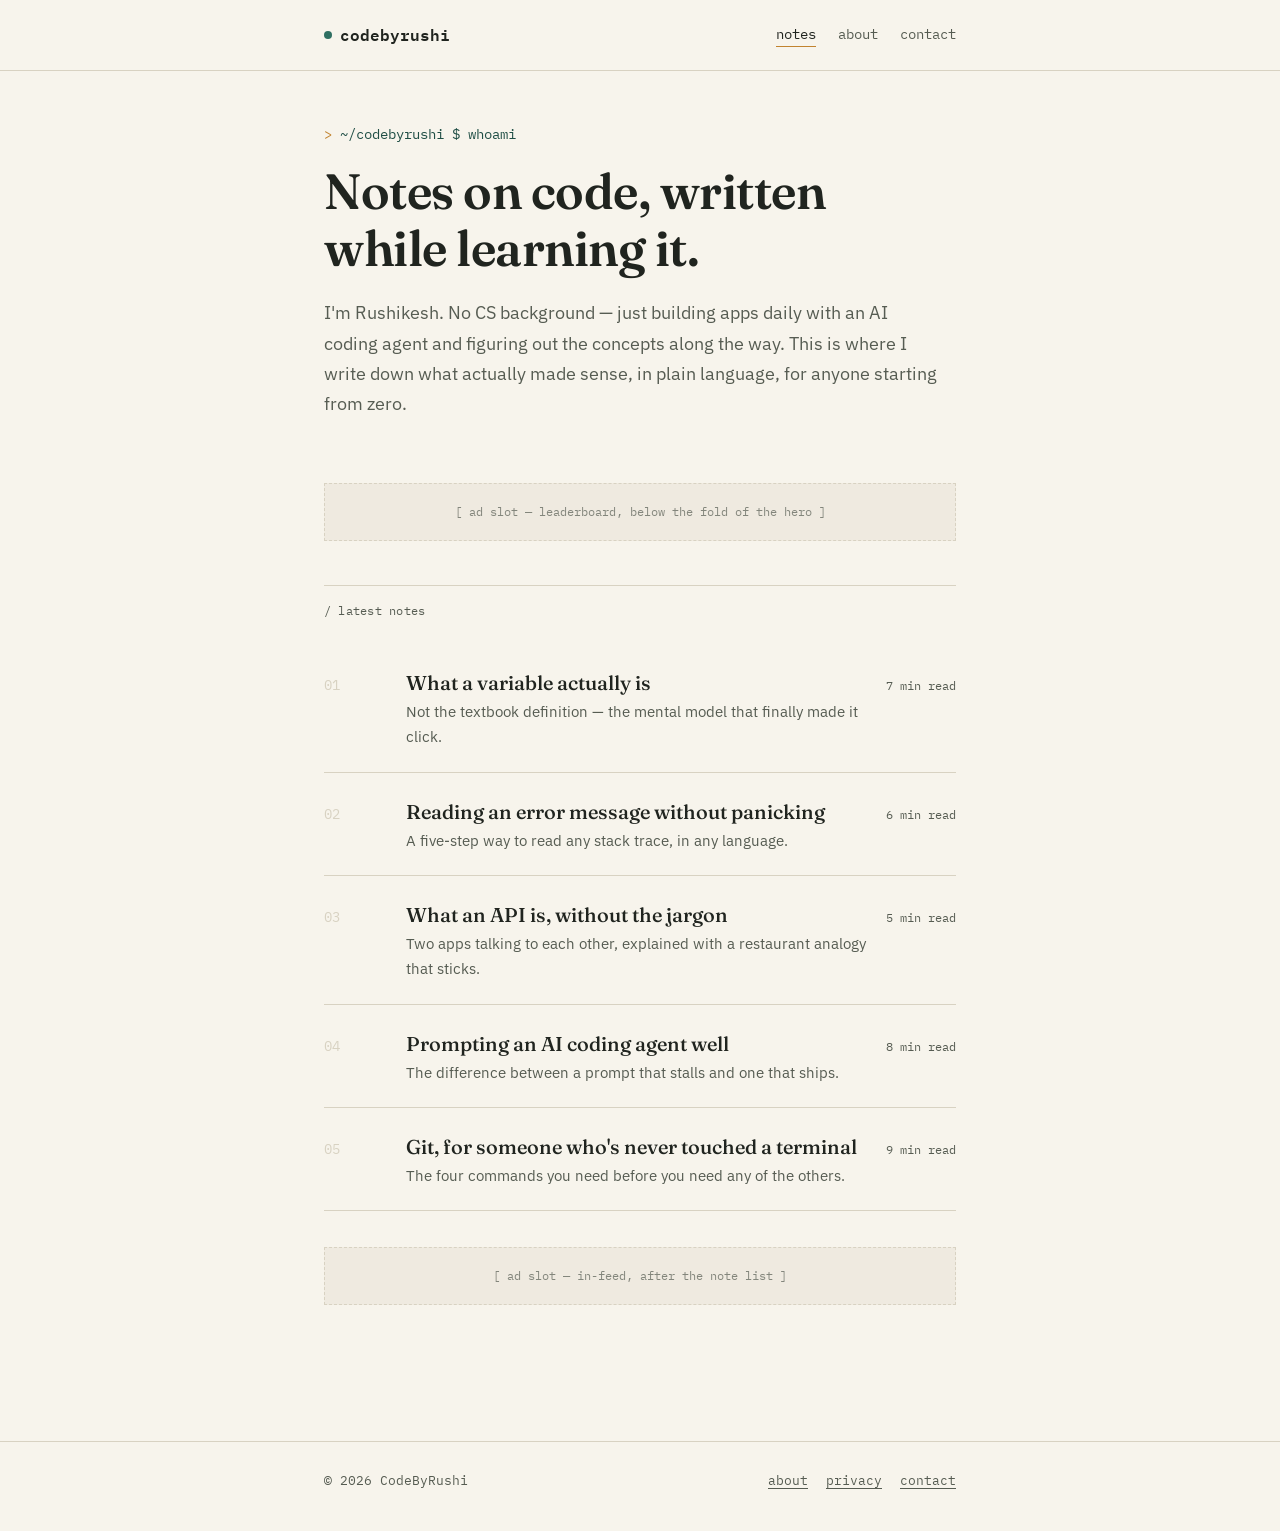
==== index.html @ 1e236cf2 "Add files via upload" ====
<!DOCTYPE html>
<html lang="en">
<head>
<meta charset="UTF-8">
<meta name="viewport" content="width=device-width, initial-scale=1.0">
<title>CodeByRushi — plain-language notes on code and AI</title>
<meta name="description" content="Beginner-friendly notes on coding, AI, and building things, written by Rushikesh — the same material behind the CodeByRushi YouTube channel.">
<link rel="stylesheet" href="styles.css">
</head>
<body>

<header class="site-header">
  <div class="wrap">
    <a href="index.html" class="brand"><span class="dot"></span>codebyrushi</a>
    <button class="nav-toggle" aria-expanded="false">menu</button>
    <nav class="primary-nav">
      <a href="index.html" class="is-active">notes</a>
      <a href="about.html">about</a>
      <a href="contact.html">contact</a>
    </nav>
  </div>
</header>

<main>
  <div class="wrap">

    <section class="hero">
      <p class="prompt-line"><span class="sym">&gt;</span>~/codebyrushi $ whoami</p>
      <h1>Notes on code, written<br>while learning it.</h1>
      <p class="lede">I'm Rushikesh. No CS background — just building apps daily with an AI coding agent and figuring out the concepts along the way. This is where I write down what actually made sense, in plain language, for anyone starting from zero.</p>
    </section>

    <div class="ad-slot" aria-hidden="true">
      <span>[ ad slot — leaderboard, below the fold of the hero ]</span>
    </div>

    <section class="log">
      <p class="log-heading">/ latest notes</p>

      <a href="article.html" class="entry">
        <span class="entry-num">01</span>
        <span class="entry-body">
          <span class="entry-title">What a variable actually is</span>
          <p class="entry-desc">Not the textbook definition — the mental model that finally made it click.</p>
        </span>
        <span class="entry-meta">7 min read</span>
      </a>

      <a href="#" class="entry">
        <span class="entry-num">02</span>
        <span class="entry-body">
          <span class="entry-title">Reading an error message without panicking</span>
          <p class="entry-desc">A five-step way to read any stack trace, in any language.</p>
        </span>
        <span class="entry-meta">6 min read</span>
      </a>

      <a href="#" class="entry">
        <span class="entry-num">03</span>
        <span class="entry-body">
          <span class="entry-title">What an API is, without the jargon</span>
          <p class="entry-desc">Two apps talking to each other, explained with a restaurant analogy that sticks.</p>
        </span>
        <span class="entry-meta">5 min read</span>
      </a>

      <a href="#" class="entry">
        <span class="entry-num">04</span>
        <span class="entry-body">
          <span class="entry-title">Prompting an AI coding agent well</span>
          <p class="entry-desc">The difference between a prompt that stalls and one that ships.</p>
        </span>
        <span class="entry-meta">8 min read</span>
      </a>

      <a href="#" class="entry">
        <span class="entry-num">05</span>
        <span class="entry-body">
          <span class="entry-title">Git, for someone who's never touched a terminal</span>
          <p class="entry-desc">The four commands you need before you need any of the others.</p>
        </span>
        <span class="entry-meta">9 min read</span>
      </a>

    </section>

    <div class="ad-slot" aria-hidden="true">
      <span>[ ad slot — in-feed, after the note list ]</span>
    </div>

  </div>
</main>

<footer class="site-footer">
  <div class="wrap">
    <span>&copy; 2026 CodeByRushi</span>
    <nav>
      <a href="about.html">about</a>
      <a href="privacy.html">privacy</a>
      <a href="contact.html">contact</a>
    </nav>
  </div>
</footer>

<script src="script.js"></script>
</body>
</html>
---- styles.css ----
/* =========================================================
   CodeByRushi — shared styles
   Design: a self-taught coder's public notebook.
   Paper background, terminal-line structure, warm ink.
   ========================================================= */

@import url('https://fonts.googleapis.com/css2?family=Fraunces:opsz,wght@9..144,400;9..144,500;9..144,600&family=IBM+Plex+Mono:wght@400;500;600&family=IBM+Plex+Sans:wght@400;500;600&display=swap');

:root{
  --paper:      #F7F4EC;
  --paper-dim:  #EFEAE0;
  --ink:        #20241F;
  --ink-soft:   #565C52;
  --line:       #D8D2C2;
  --teal:       #2F6F62;
  --teal-deep:  #1F4E45;
  --amber:      #C1832F;
  --max: 680px;
}

*{ box-sizing:border-box; }

html{ -webkit-text-size-adjust:100%; }

body{
  margin:0;
  background:var(--paper);
  color:var(--ink);
  font-family:'IBM Plex Sans', system-ui, sans-serif;
  font-size:17px;
  line-height:1.65;
  -webkit-font-smoothing:antialiased;
}

::selection{ background:var(--amber); color:#fff; }

a{ color:var(--teal-deep); text-decoration-thickness:1px; text-underline-offset:3px; }
a:hover{ color:var(--amber); }

img{ max-width:100%; display:block; }

h1,h2,h3{
  font-family:'Fraunces', serif;
  font-weight:500;
  line-height:1.15;
  margin:0 0 .4em;
  letter-spacing:-0.01em;
}
h1{ font-size:clamp(2.1rem, 5vw, 3.1rem); font-weight:600; }
h2{ font-size:1.5rem; }
h3{ font-size:1.15rem; }

p{ margin:0 0 1.1em; }

code, pre, .mono{
  font-family:'IBM Plex Mono', ui-monospace, monospace;
}

/* ---------- layout shell ---------- */

.wrap{
  max-width:var(--max);
  margin:0 auto;
  padding:0 24px;
}

.site-header{
  border-bottom:1px solid var(--line);
  padding:22px 0;
}
.site-header .wrap{
  display:flex;
  align-items:center;
  justify-content:space-between;
  gap:16px;
}
.brand{
  font-family:'IBM Plex Mono', monospace;
  font-weight:600;
  font-size:.98rem;
  color:var(--ink);
  text-decoration:none;
  display:flex;
  align-items:center;
  gap:8px;
}
.brand:hover{ color:var(--ink); }
.brand .dot{
  width:8px; height:8px; border-radius:50%;
  background:var(--teal);
  display:inline-block;
}
nav.primary-nav{
  display:flex;
  gap:22px;
  font-family:'IBM Plex Mono', monospace;
  font-size:.85rem;
}
nav.primary-nav a{
  color:var(--ink-soft);
  text-decoration:none;
  border-bottom:1px solid transparent;
}
nav.primary-nav a:hover, nav.primary-nav a.is-active{
  color:var(--ink);
  border-bottom-color:var(--amber);
}

.nav-toggle{
  display:none;
  background:none;
  border:1px solid var(--line);
  padding:6px 10px;
  font-family:'IBM Plex Mono', monospace;
  font-size:.8rem;
  color:var(--ink);
  cursor:pointer;
}

main{ padding:52px 0 40px; }

.site-footer{
  border-top:1px solid var(--line);
  margin-top:60px;
  padding:28px 0 40px;
  font-family:'IBM Plex Mono', monospace;
  font-size:.8rem;
  color:var(--ink-soft);
}
.site-footer .wrap{
  display:flex;
  flex-wrap:wrap;
  gap:10px 24px;
  align-items:center;
  justify-content:space-between;
}
.site-footer nav{ display:flex; gap:18px; }
.site-footer a{ color:var(--ink-soft); }
.site-footer a:hover{ color:var(--amber); }

/* ---------- hero (terminal-prompt) ---------- */

.hero{
  padding-bottom:8px;
}
.prompt-line{
  font-family:'IBM Plex Mono', monospace;
  font-size:.85rem;
  color:var(--teal-deep);
  margin-bottom:18px;
}
.prompt-line .sym{ color:var(--amber); margin-right:8px; }
.hero p.lede{
  font-size:1.15rem;
  color:var(--ink-soft);
  max-width:56ch;
}

/* ---------- directory-style post list ---------- */

.log{
  margin-top:44px;
  border-top:1px solid var(--line);
}
.log-heading{
  font-family:'IBM Plex Mono', monospace;
  font-size:.78rem;
  letter-spacing:.02em;
  color:var(--ink-soft);
  padding:14px 0 10px;
}
.entry{
  display:grid;
  grid-template-columns:64px 1fr auto;
  gap:18px;
  align-items:baseline;
  padding:22px 0;
  border-bottom:1px solid var(--line);
  text-decoration:none;
  color:var(--ink);
}
.entry:hover{ color:var(--ink); }
.entry:hover .entry-title{ color:var(--teal-deep); }
.entry:hover .entry-num{ color:var(--amber); }
.entry-num{
  font-family:'IBM Plex Mono', monospace;
  font-size:.85rem;
  color:var(--line);
  transition:color .15s ease;
  padding-top:.2em;
}
.entry-body{ min-width:0; }
.entry-title{
  font-family:'Fraunces', serif;
  font-size:1.25rem;
  font-weight:500;
  margin:0 0 .3em;
  transition:color .15s ease;
}
.entry-desc{
  color:var(--ink-soft);
  font-size:.96rem;
  margin:0;
}
.entry-meta{
  font-family:'IBM Plex Mono', monospace;
  font-size:.78rem;
  color:var(--ink-soft);
  text-align:right;
  white-space:nowrap;
  padding-top:.2em;
}

/* ---------- ad slots ----------
   Drop your AdSense <ins> unit code inside these containers.
   Each is labeled so you know exactly what it's for. */
.ad-slot{
  border:1px dashed var(--line);
  background:var(--paper-dim);
  color:var(--ink-soft);
  font-family:'IBM Plex Mono', monospace;
  font-size:.75rem;
  text-align:center;
  padding:18px 12px;
  margin:36px 0;
}
.ad-slot span{ opacity:.7; }

/* ---------- article page ---------- */

.article-head{
  border-bottom:1px solid var(--line);
  padding-bottom:28px;
  margin-bottom:32px;
}
.article-meta{
  font-family:'IBM Plex Mono', monospace;
  font-size:.8rem;
  color:var(--ink-soft);
  margin-bottom:12px;
}
.article-body h2{ margin-top:1.6em; }
.article-body h3{ margin-top:1.3em; }
.article-body pre{
  background:var(--ink);
  color:#EFEAE0;
  padding:18px 20px;
  overflow-x:auto;
  font-size:.88rem;
  line-height:1.6;
  margin:1.4em 0;
  position:relative;
}
.article-body pre .copy-btn{
  position:absolute;
  top:10px; right:12px;
  background:transparent;
  border:1px solid #4A5048;
  color:#D8D2C2;
  font-family:'IBM Plex Mono', monospace;
  font-size:.72rem;
  padding:4px 9px;
  cursor:pointer;
}
.article-body pre .copy-btn:hover{ border-color:var(--amber); color:var(--amber); }
.article-body code:not(pre code){
  background:var(--paper-dim);
  padding:.1em .35em;
  font-size:.9em;
}
.article-body ul, .article-body ol{ padding-left:1.3em; }
.article-body blockquote{
  margin:1.6em 0;
  padding:2px 0 2px 18px;
  border-left:2px solid var(--amber);
  color:var(--ink-soft);
  font-style:normal;
}
.tag-row{ display:flex; gap:8px; flex-wrap:wrap; margin-top:20px; }
.tag{
  font-family:'IBM Plex Mono', monospace;
  font-size:.72rem;
  color:var(--teal-deep);
  border:1px solid var(--line);
  padding:3px 9px;
}

/* ---------- simple page (about/privacy/contact) ---------- */

.page-head{ margin-bottom:32px; }
.page-head p.lede{ color:var(--ink-soft); font-size:1.08rem; }
.field-group{ margin-bottom:18px; }
.field-group label{
  display:block;
  font-family:'IBM Plex Mono', monospace;
  font-size:.78rem;
  color:var(--ink-soft);
  margin-bottom:6px;
}
.field-group input, .field-group textarea{
  width:100%;
  background:var(--paper-dim);
  border:1px solid var(--line);
  padding:11px 12px;
  font-family:'IBM Plex Sans', sans-serif;
  font-size:.95rem;
  color:var(--ink);
}
.field-group input:focus, .field-group textarea:focus{
  outline:2px solid var(--teal);
  outline-offset:1px;
}
.btn{
  display:inline-block;
  font-family:'IBM Plex Mono', monospace;
  font-size:.85rem;
  background:var(--ink);
  color:var(--paper);
  border:1px solid var(--ink);
  padding:11px 20px;
  cursor:pointer;
}
.btn:hover{ background:var(--teal-deep); border-color:var(--teal-deep); color:#fff; }

/* ---------- responsive ---------- */

@media (max-width:640px){
  nav.primary-nav{
    position:absolute;
    top:64px; left:0; right:0;
    background:var(--paper);
    border-bottom:1px solid var(--line);
    flex-direction:column;
    gap:0;
    padding:6px 24px 14px;
    display:none;
  }
  nav.primary-nav.is-open{ display:flex; }
  nav.primary-nav a{ padding:10px 0; border-bottom:1px solid var(--line); }
  .nav-toggle{ display:inline-block; }
  .entry{ grid-template-columns:32px 1fr; }
  .entry-meta{ grid-column:2; text-align:left; margin-top:4px; }
}

@media (prefers-reduced-motion:reduce){
  *{ transition:none !important; animation:none !important; }
}
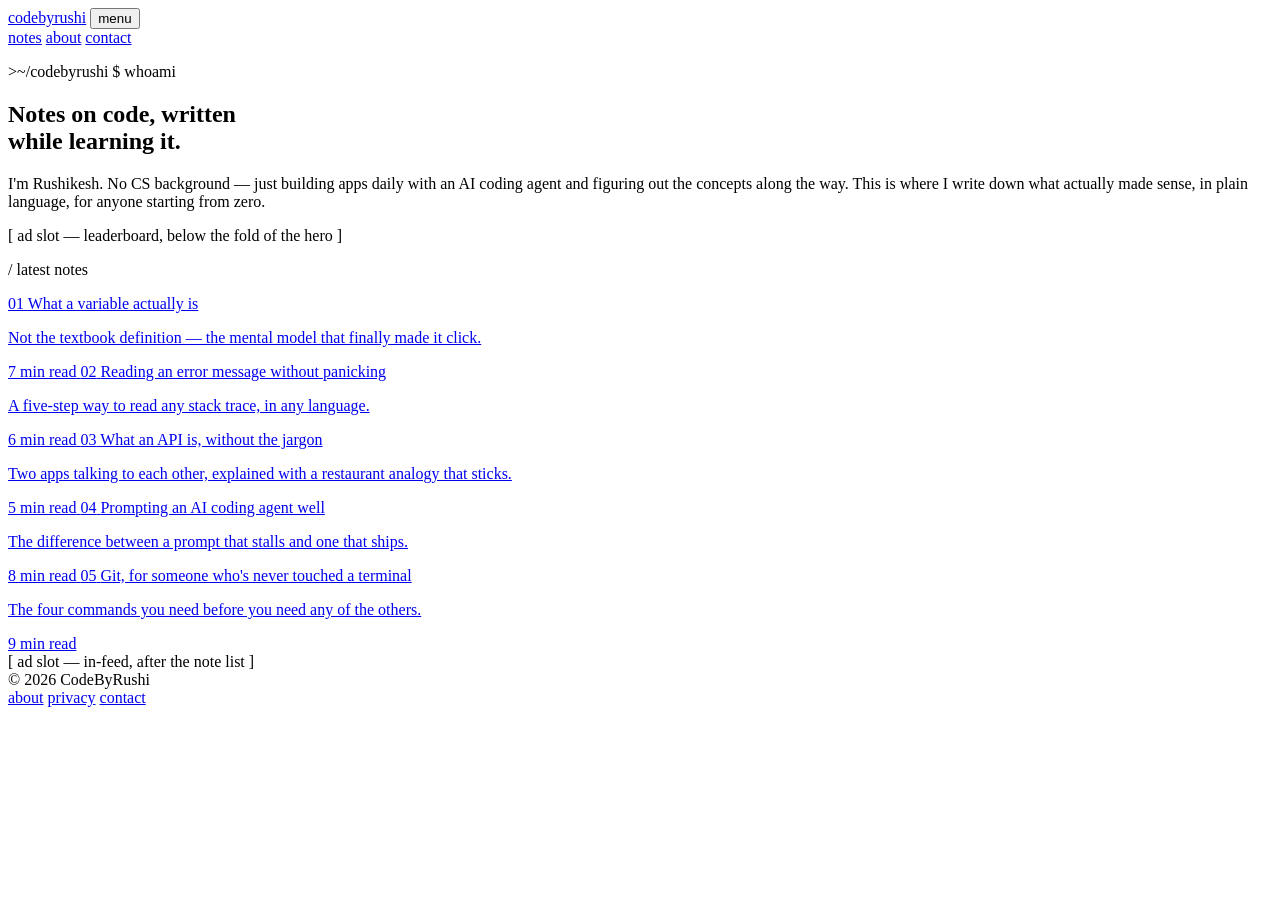
==== commit c7f16d0c: "Add files via upload" ====
--- a/index.html
+++ b/index.html
@@ -5,6 +5,8 @@
 <meta name="viewport" content="width=device-width, initial-scale=1.0">
 <title>CodeByRushi — plain-language notes on code and AI</title>
 <meta name="description" content="Beginner-friendly notes on coding, AI, and building things, written by Rushikesh — the same material behind the CodeByRushi YouTube channel.">
+<script async src="https://pagead2.googlesyndication.com/pagead/js/adsbygoogle.js?client=ca-pub-2666714187039482"
+     crossorigin="anonymous"></script>
 <link rel="stylesheet" href="styles.css">
 </head>
 <body>
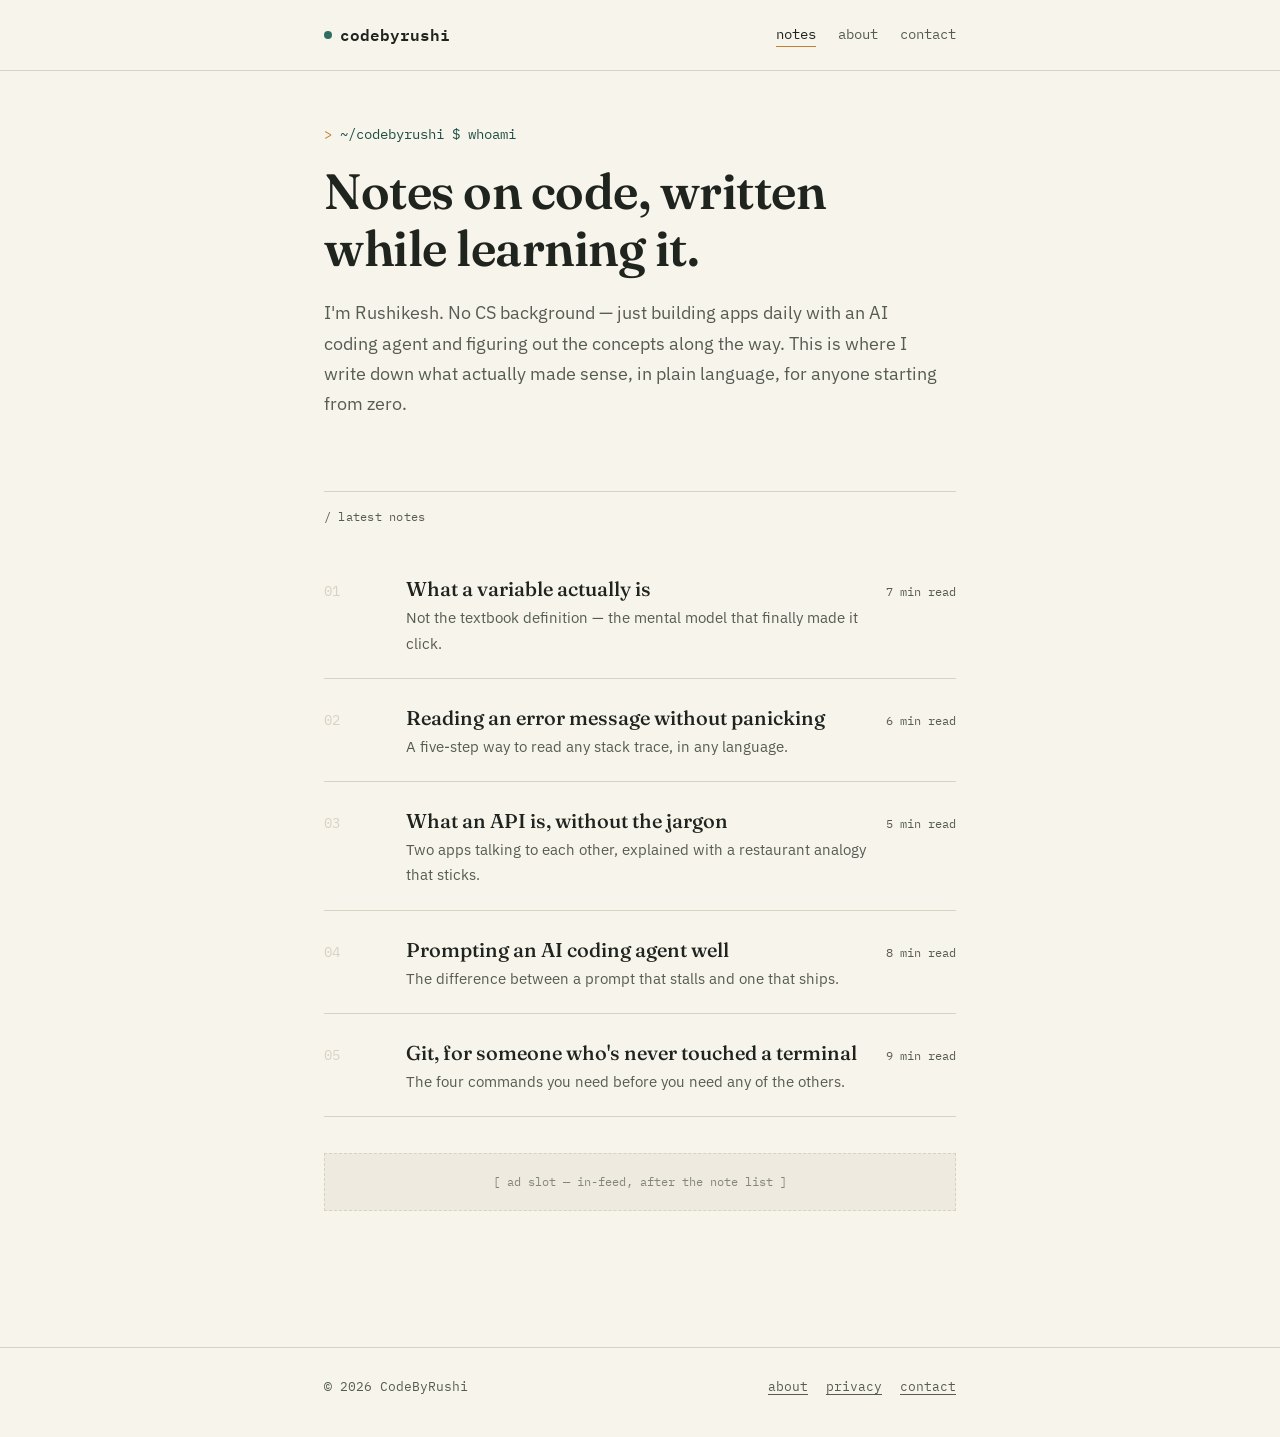
==== commit 5367db8c: "Update index.html" ====
--- a/index.html
+++ b/index.html
@@ -32,9 +32,16 @@
       <p class="lede">I'm Rushikesh. No CS background — just building apps daily with an AI coding agent and figuring out the concepts along the way. This is where I write down what actually made sense, in plain language, for anyone starting from zero.</p>
     </section>
 
-    <div class="ad-slot" aria-hidden="true">
-      <span>[ ad slot — leaderboard, below the fold of the hero ]</span>
-    </div>
+<!-- display1 -->
+<ins class="adsbygoogle"
+     style="display:block"
+     data-ad-client="ca-pub-2666714187039482"
+     data-ad-slot="6305923975"
+     data-ad-format="auto"
+     data-full-width-responsive="true"></ins>
+<script>
+     (adsbygoogle = window.adsbygoogle || []).push({});
+</script>
 
     <section class="log">
       <p class="log-heading">/ latest notes</p>
--- a/styles.css
+++ b/styles.css
@@ -0,0 +1,347 @@
+/* =========================================================
+   CodeByRushi — shared styles
+   Design: a self-taught coder's public notebook.
+   Paper background, terminal-line structure, warm ink.
+   ========================================================= */
+
+@import url('https://fonts.googleapis.com/css2?family=Fraunces:opsz,wght@9..144,400;9..144,500;9..144,600&family=IBM+Plex+Mono:wght@400;500;600&family=IBM+Plex+Sans:wght@400;500;600&display=swap');
+
+:root{
+  --paper:      #F7F4EC;
+  --paper-dim:  #EFEAE0;
+  --ink:        #20241F;
+  --ink-soft:   #565C52;
+  --line:       #D8D2C2;
+  --teal:       #2F6F62;
+  --teal-deep:  #1F4E45;
+  --amber:      #C1832F;
+  --max: 680px;
+}
+
+*{ box-sizing:border-box; }
+
+html{ -webkit-text-size-adjust:100%; }
+
+body{
+  margin:0;
+  background:var(--paper);
+  color:var(--ink);
+  font-family:'IBM Plex Sans', system-ui, sans-serif;
+  font-size:17px;
+  line-height:1.65;
+  -webkit-font-smoothing:antialiased;
+}
+
+::selection{ background:var(--amber); color:#fff; }
+
+a{ color:var(--teal-deep); text-decoration-thickness:1px; text-underline-offset:3px; }
+a:hover{ color:var(--amber); }
+
+img{ max-width:100%; display:block; }
+
+h1,h2,h3{
+  font-family:'Fraunces', serif;
+  font-weight:500;
+  line-height:1.15;
+  margin:0 0 .4em;
+  letter-spacing:-0.01em;
+}
+h1{ font-size:clamp(2.1rem, 5vw, 3.1rem); font-weight:600; }
+h2{ font-size:1.5rem; }
+h3{ font-size:1.15rem; }
+
+p{ margin:0 0 1.1em; }
+
+code, pre, .mono{
+  font-family:'IBM Plex Mono', ui-monospace, monospace;
+}
+
+/* ---------- layout shell ---------- */
+
+.wrap{
+  max-width:var(--max);
+  margin:0 auto;
+  padding:0 24px;
+}
+
+.site-header{
+  border-bottom:1px solid var(--line);
+  padding:22px 0;
+}
+.site-header .wrap{
+  display:flex;
+  align-items:center;
+  justify-content:space-between;
+  gap:16px;
+}
+.brand{
+  font-family:'IBM Plex Mono', monospace;
+  font-weight:600;
+  font-size:.98rem;
+  color:var(--ink);
+  text-decoration:none;
+  display:flex;
+  align-items:center;
+  gap:8px;
+}
+.brand:hover{ color:var(--ink); }
+.brand .dot{
+  width:8px; height:8px; border-radius:50%;
+  background:var(--teal);
+  display:inline-block;
+}
+nav.primary-nav{
+  display:flex;
+  gap:22px;
+  font-family:'IBM Plex Mono', monospace;
+  font-size:.85rem;
+}
+nav.primary-nav a{
+  color:var(--ink-soft);
+  text-decoration:none;
+  border-bottom:1px solid transparent;
+}
+nav.primary-nav a:hover, nav.primary-nav a.is-active{
+  color:var(--ink);
+  border-bottom-color:var(--amber);
+}
+
+.nav-toggle{
+  display:none;
+  background:none;
+  border:1px solid var(--line);
+  padding:6px 10px;
+  font-family:'IBM Plex Mono', monospace;
+  font-size:.8rem;
+  color:var(--ink);
+  cursor:pointer;
+}
+
+main{ padding:52px 0 40px; }
+
+.site-footer{
+  border-top:1px solid var(--line);
+  margin-top:60px;
+  padding:28px 0 40px;
+  font-family:'IBM Plex Mono', monospace;
+  font-size:.8rem;
+  color:var(--ink-soft);
+}
+.site-footer .wrap{
+  display:flex;
+  flex-wrap:wrap;
+  gap:10px 24px;
+  align-items:center;
+  justify-content:space-between;
+}
+.site-footer nav{ display:flex; gap:18px; }
+.site-footer a{ color:var(--ink-soft); }
+.site-footer a:hover{ color:var(--amber); }
+
+/* ---------- hero (terminal-prompt) ---------- */
+
+.hero{
+  padding-bottom:8px;
+}
+.prompt-line{
+  font-family:'IBM Plex Mono', monospace;
+  font-size:.85rem;
+  color:var(--teal-deep);
+  margin-bottom:18px;
+}
+.prompt-line .sym{ color:var(--amber); margin-right:8px; }
+.hero p.lede{
+  font-size:1.15rem;
+  color:var(--ink-soft);
+  max-width:56ch;
+}
+
+/* ---------- directory-style post list ---------- */
+
+.log{
+  margin-top:44px;
+  border-top:1px solid var(--line);
+}
+.log-heading{
+  font-family:'IBM Plex Mono', monospace;
+  font-size:.78rem;
+  letter-spacing:.02em;
+  color:var(--ink-soft);
+  padding:14px 0 10px;
+}
+.entry{
+  display:grid;
+  grid-template-columns:64px 1fr auto;
+  gap:18px;
+  align-items:baseline;
+  padding:22px 0;
+  border-bottom:1px solid var(--line);
+  text-decoration:none;
+  color:var(--ink);
+}
+.entry:hover{ color:var(--ink); }
+.entry:hover .entry-title{ color:var(--teal-deep); }
+.entry:hover .entry-num{ color:var(--amber); }
+.entry-num{
+  font-family:'IBM Plex Mono', monospace;
+  font-size:.85rem;
+  color:var(--line);
+  transition:color .15s ease;
+  padding-top:.2em;
+}
+.entry-body{ min-width:0; }
+.entry-title{
+  font-family:'Fraunces', serif;
+  font-size:1.25rem;
+  font-weight:500;
+  margin:0 0 .3em;
+  transition:color .15s ease;
+}
+.entry-desc{
+  color:var(--ink-soft);
+  font-size:.96rem;
+  margin:0;
+}
+.entry-meta{
+  font-family:'IBM Plex Mono', monospace;
+  font-size:.78rem;
+  color:var(--ink-soft);
+  text-align:right;
+  white-space:nowrap;
+  padding-top:.2em;
+}
+
+/* ---------- ad slots ----------
+   Drop your AdSense <ins> unit code inside these containers.
+   Each is labeled so you know exactly what it's for. */
+.ad-slot{
+  border:1px dashed var(--line);
+  background:var(--paper-dim);
+  color:var(--ink-soft);
+  font-family:'IBM Plex Mono', monospace;
+  font-size:.75rem;
+  text-align:center;
+  padding:18px 12px;
+  margin:36px 0;
+}
+.ad-slot span{ opacity:.7; }
+
+/* ---------- article page ---------- */
+
+.article-head{
+  border-bottom:1px solid var(--line);
+  padding-bottom:28px;
+  margin-bottom:32px;
+}
+.article-meta{
+  font-family:'IBM Plex Mono', monospace;
+  font-size:.8rem;
+  color:var(--ink-soft);
+  margin-bottom:12px;
+}
+.article-body h2{ margin-top:1.6em; }
+.article-body h3{ margin-top:1.3em; }
+.article-body pre{
+  background:var(--ink);
+  color:#EFEAE0;
+  padding:18px 20px;
+  overflow-x:auto;
+  font-size:.88rem;
+  line-height:1.6;
+  margin:1.4em 0;
+  position:relative;
+}
+.article-body pre .copy-btn{
+  position:absolute;
+  top:10px; right:12px;
+  background:transparent;
+  border:1px solid #4A5048;
+  color:#D8D2C2;
+  font-family:'IBM Plex Mono', monospace;
+  font-size:.72rem;
+  padding:4px 9px;
+  cursor:pointer;
+}
+.article-body pre .copy-btn:hover{ border-color:var(--amber); color:var(--amber); }
+.article-body code:not(pre code){
+  background:var(--paper-dim);
+  padding:.1em .35em;
+  font-size:.9em;
+}
+.article-body ul, .article-body ol{ padding-left:1.3em; }
+.article-body blockquote{
+  margin:1.6em 0;
+  padding:2px 0 2px 18px;
+  border-left:2px solid var(--amber);
+  color:var(--ink-soft);
+  font-style:normal;
+}
+.tag-row{ display:flex; gap:8px; flex-wrap:wrap; margin-top:20px; }
+.tag{
+  font-family:'IBM Plex Mono', monospace;
+  font-size:.72rem;
+  color:var(--teal-deep);
+  border:1px solid var(--line);
+  padding:3px 9px;
+}
+
+/* ---------- simple page (about/privacy/contact) ---------- */
+
+.page-head{ margin-bottom:32px; }
+.page-head p.lede{ color:var(--ink-soft); font-size:1.08rem; }
+.field-group{ margin-bottom:18px; }
+.field-group label{
+  display:block;
+  font-family:'IBM Plex Mono', monospace;
+  font-size:.78rem;
+  color:var(--ink-soft);
+  margin-bottom:6px;
+}
+.field-group input, .field-group textarea{
+  width:100%;
+  background:var(--paper-dim);
+  border:1px solid var(--line);
+  padding:11px 12px;
+  font-family:'IBM Plex Sans', sans-serif;
+  font-size:.95rem;
+  color:var(--ink);
+}
+.field-group input:focus, .field-group textarea:focus{
+  outline:2px solid var(--teal);
+  outline-offset:1px;
+}
+.btn{
+  display:inline-block;
+  font-family:'IBM Plex Mono', monospace;
+  font-size:.85rem;
+  background:var(--ink);
+  color:var(--paper);
+  border:1px solid var(--ink);
+  padding:11px 20px;
+  cursor:pointer;
+}
+.btn:hover{ background:var(--teal-deep); border-color:var(--teal-deep); color:#fff; }
+
+/* ---------- responsive ---------- */
+
+@media (max-width:640px){
+  nav.primary-nav{
+    position:absolute;
+    top:64px; left:0; right:0;
+    background:var(--paper);
+    border-bottom:1px solid var(--line);
+    flex-direction:column;
+    gap:0;
+    padding:6px 24px 14px;
+    display:none;
+  }
+  nav.primary-nav.is-open{ display:flex; }
+  nav.primary-nav a{ padding:10px 0; border-bottom:1px solid var(--line); }
+  .nav-toggle{ display:inline-block; }
+  .entry{ grid-template-columns:32px 1fr; }
+  .entry-meta{ grid-column:2; text-align:left; margin-top:4px; }
+}
+
+@media (prefers-reduced-motion:reduce){
+  *{ transition:none !important; animation:none !important; }
+}
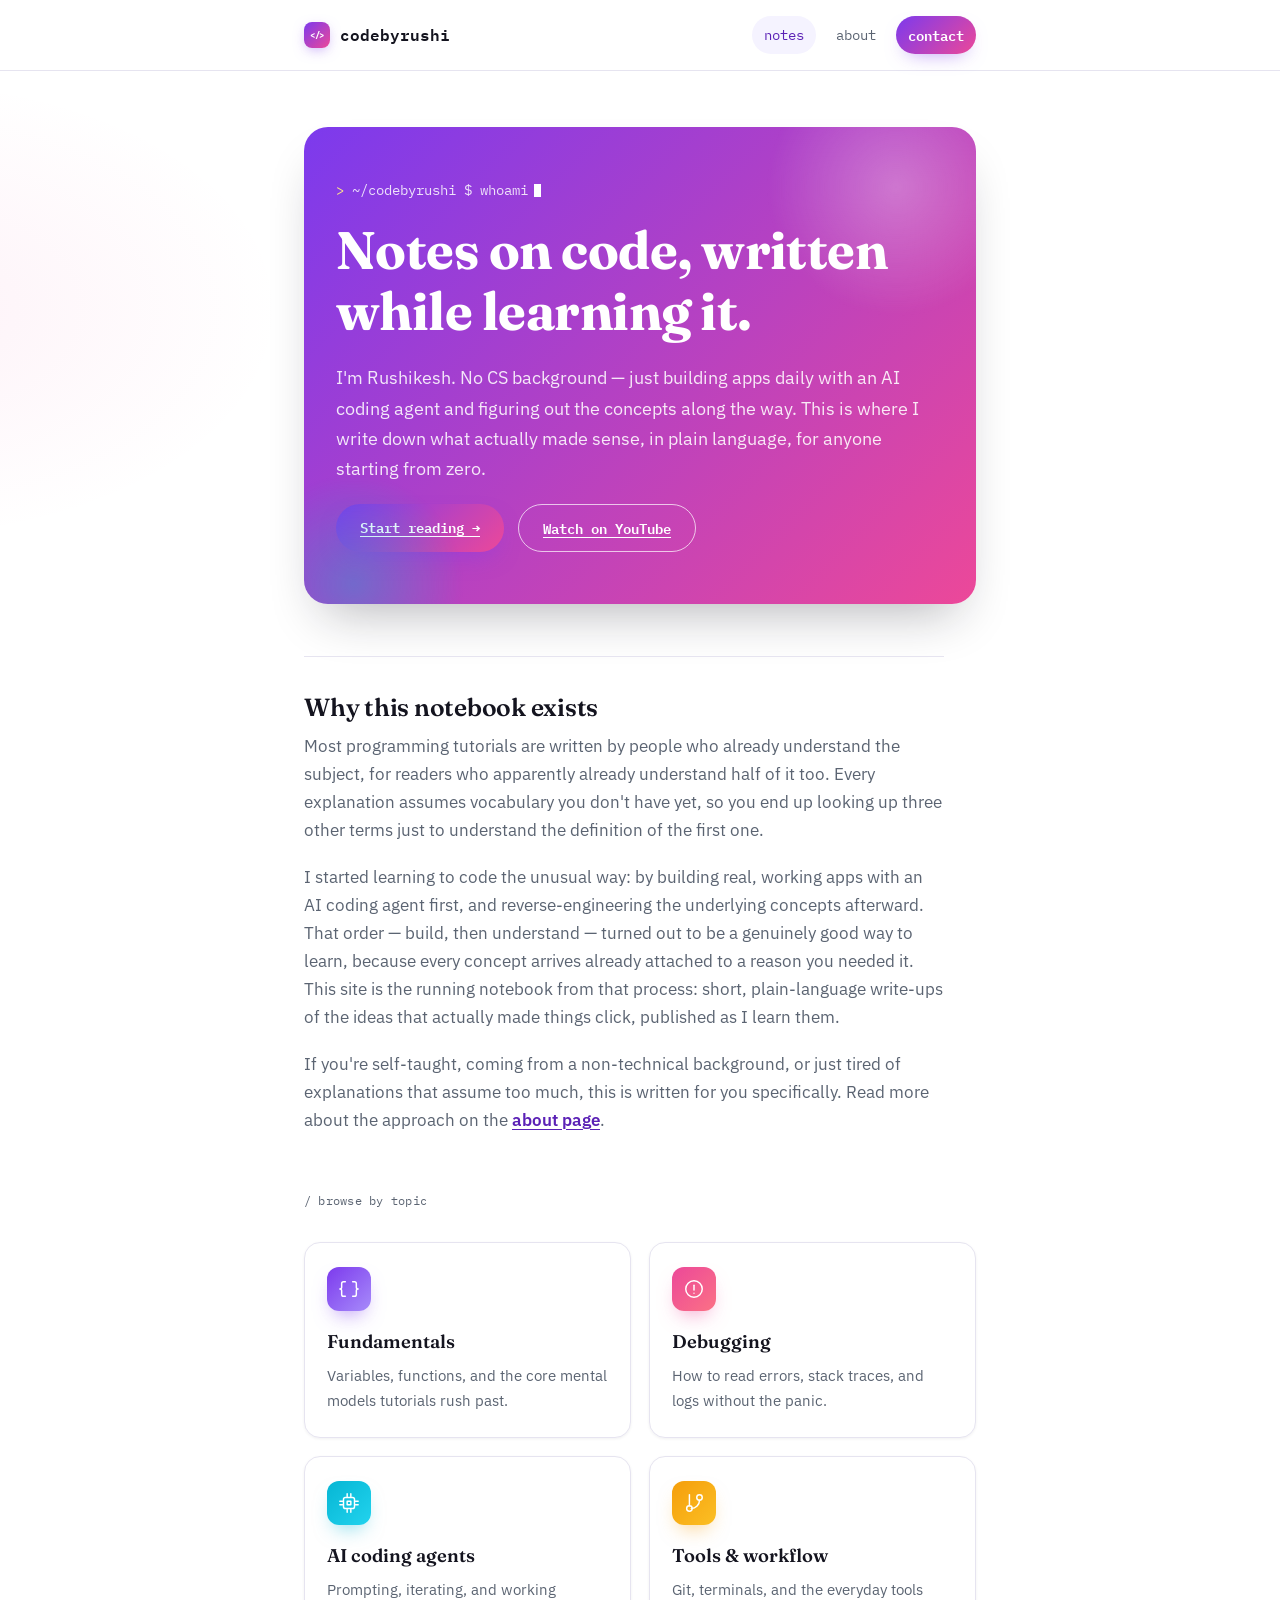
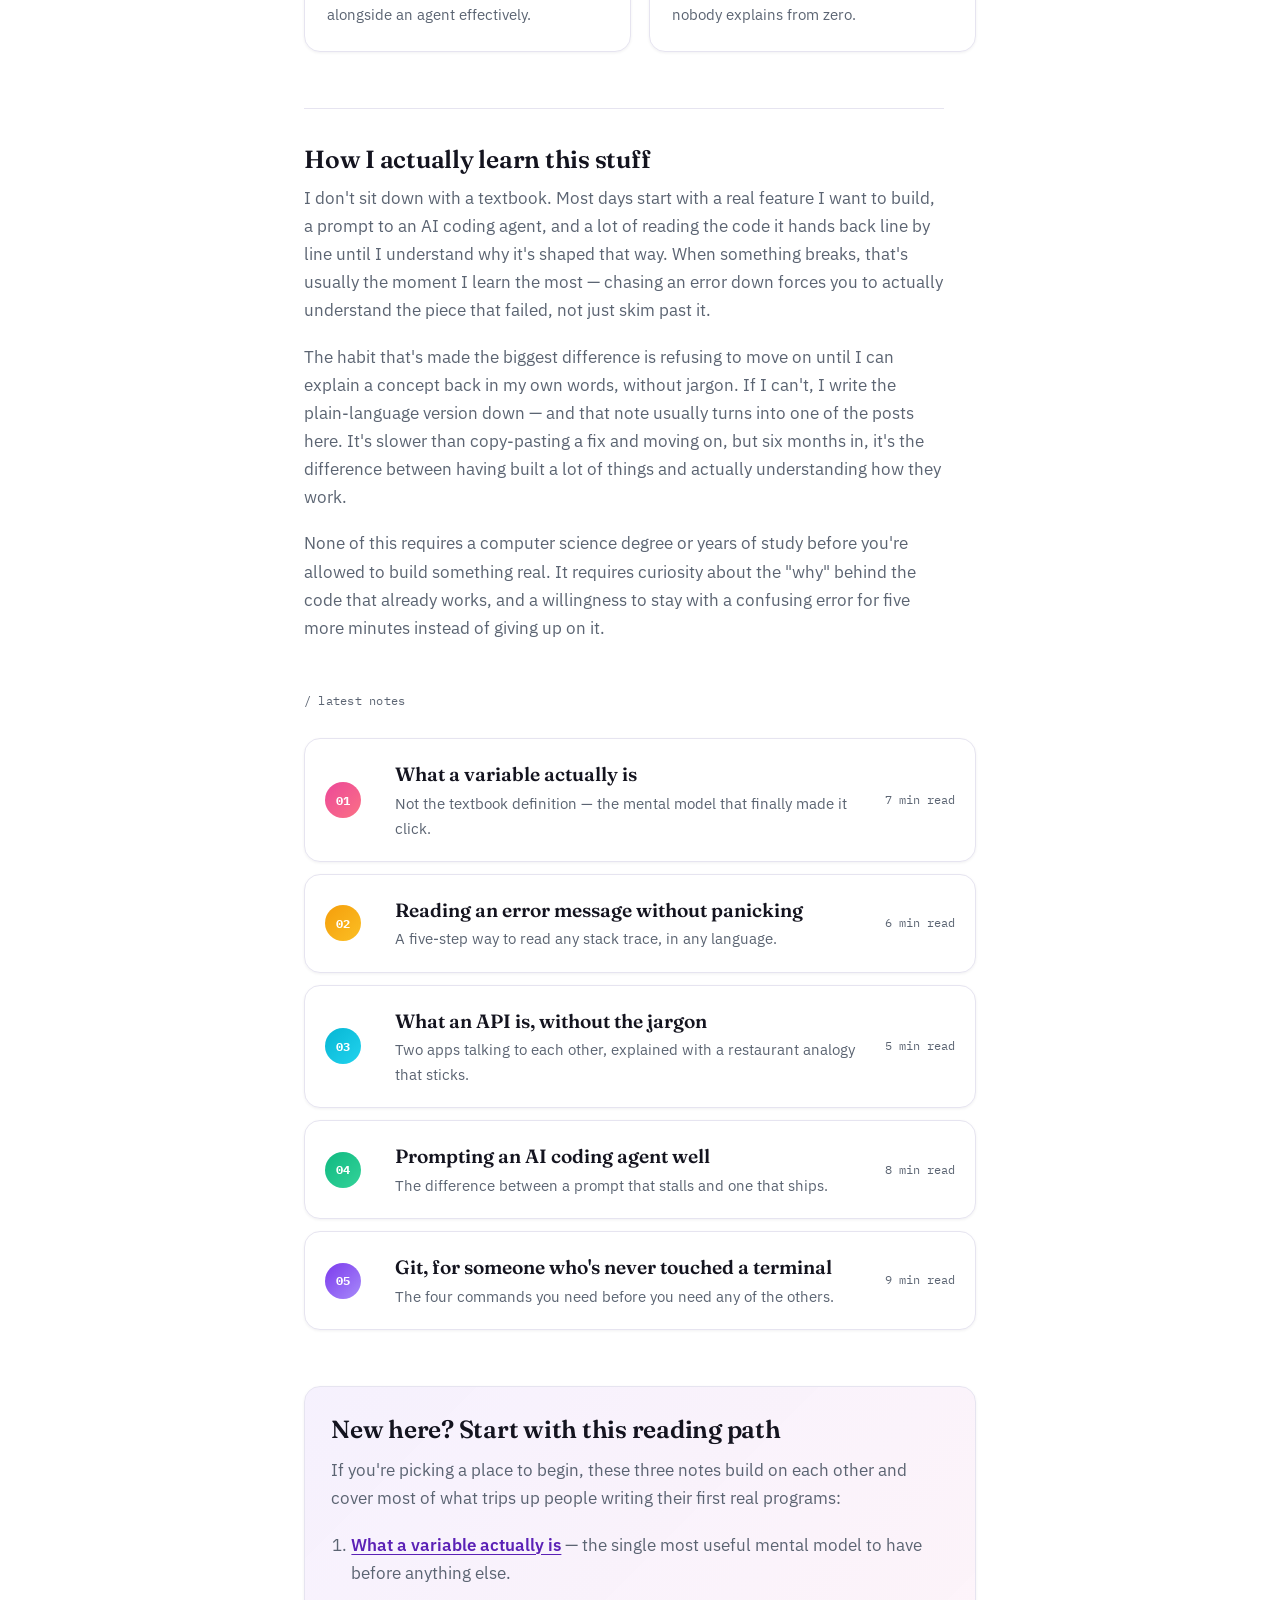
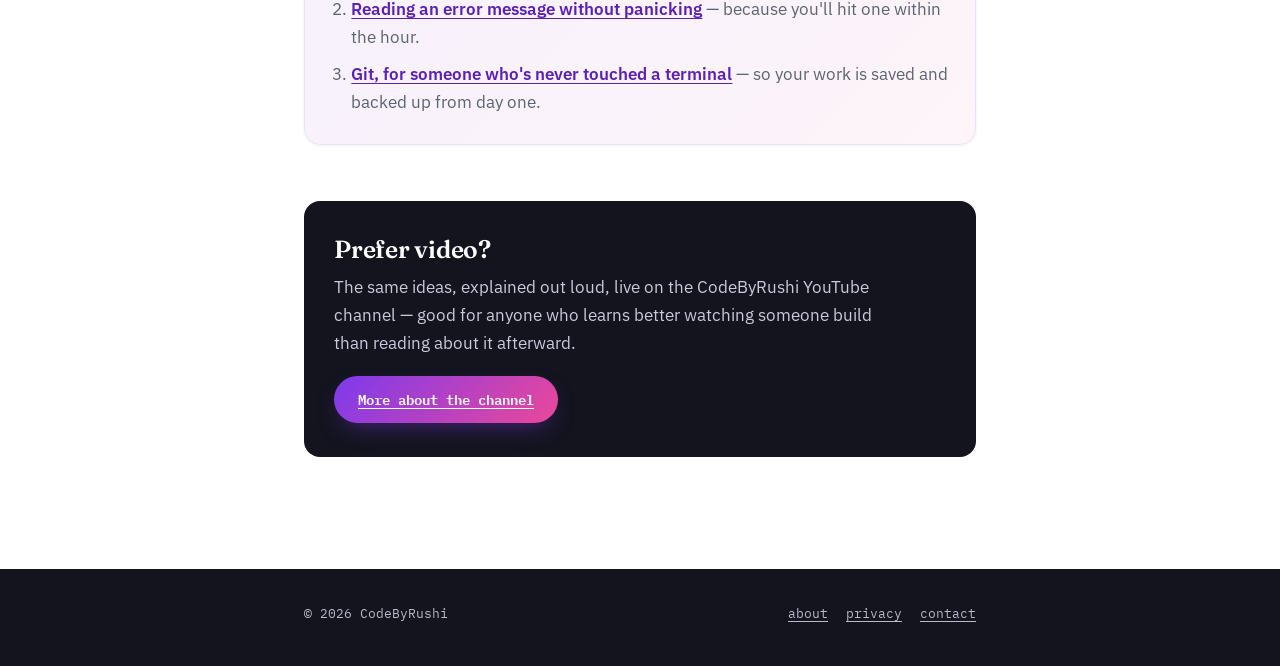
==== commit 831b7c69: "Add files via upload" ====
--- a/index.html
+++ b/index.html
@@ -30,6 +30,63 @@
       <p class="prompt-line"><span class="sym">&gt;</span>~/codebyrushi $ whoami</p>
       <h1>Notes on code, written<br>while learning it.</h1>
       <p class="lede">I'm Rushikesh. No CS background — just building apps daily with an AI coding agent and figuring out the concepts along the way. This is where I write down what actually made sense, in plain language, for anyone starting from zero.</p>
+      <div class="hero-actions">
+        <a href="#notes" class="btn btn-primary">Start reading →</a>
+        <a href="about.html" class="btn btn-outline">Watch on YouTube</a>
+      </div>
+    </section>
+
+    <section class="intro-block">
+      <h2>Why this notebook exists</h2>
+      <p>Most programming tutorials are written by people who already understand the subject, for readers who apparently already understand half of it too. Every explanation assumes vocabulary you don't have yet, so you end up looking up three other terms just to understand the definition of the first one.</p>
+      <p>I started learning to code the unusual way: by building real, working apps with an AI coding agent first, and reverse-engineering the underlying concepts afterward. That order — build, then understand — turned out to be a genuinely good way to learn, because every concept arrives already attached to a reason you needed it. This site is the running notebook from that process: short, plain-language write-ups of the ideas that actually made things click, published as I learn them.</p>
+      <p>If you're self-taught, coming from a non-technical background, or just tired of explanations that assume too much, this is written for you specifically. Read more about the approach on the <a href="about.html">about page</a>.</p>
+    </section>
+
+    <section class="topics">
+      <p class="log-heading">/ browse by topic</p>
+      <div class="topic-grid">
+
+        <a href="article.html" class="topic-card">
+          <span class="topic-icon" aria-hidden="true">
+            <svg viewBox="0 0 24 24" fill="none" stroke="currentColor" stroke-width="1.6" stroke-linecap="round" stroke-linejoin="round"><path d="M8 4H6a2 2 0 0 0-2 2v4a2 2 0 0 1-2 2 2 2 0 0 1 2 2v4a2 2 0 0 0 2 2h2"></path><path d="M16 4h2a2 2 0 0 1 2 2v4a2 2 0 0 0 2 2 2 2 0 0 0-2 2v4a2 2 0 0 1-2 2h-2"></path></svg>
+          </span>
+          <span class="topic-title">Fundamentals</span>
+          <p class="topic-desc">Variables, functions, and the core mental models tutorials rush past.</p>
+        </a>
+
+        <a href="article-02.html" class="topic-card">
+          <span class="topic-icon" aria-hidden="true">
+            <svg viewBox="0 0 24 24" fill="none" stroke="currentColor" stroke-width="1.6" stroke-linecap="round" stroke-linejoin="round"><circle cx="12" cy="12" r="9"></circle><line x1="12" y1="8" x2="12" y2="13"></line><line x1="12" y1="16.5" x2="12.01" y2="16.5"></line></svg>
+          </span>
+          <span class="topic-title">Debugging</span>
+          <p class="topic-desc">How to read errors, stack traces, and logs without the panic.</p>
+        </a>
+
+        <a href="article-04.html" class="topic-card">
+          <span class="topic-icon" aria-hidden="true">
+            <svg viewBox="0 0 24 24" fill="none" stroke="currentColor" stroke-width="1.6" stroke-linecap="round" stroke-linejoin="round"><rect x="6" y="6" width="12" height="12" rx="2"></rect><rect x="10" y="10" width="4" height="4"></rect><path d="M10 2v3M14 2v3M10 19v3M14 19v3M19 10h3M19 14h3M2 10h3M2 14h3"></path></svg>
+          </span>
+          <span class="topic-title">AI coding agents</span>
+          <p class="topic-desc">Prompting, iterating, and working alongside an agent effectively.</p>
+        </a>
+
+        <a href="article-05.html" class="topic-card">
+          <span class="topic-icon" aria-hidden="true">
+            <svg viewBox="0 0 24 24" fill="none" stroke="currentColor" stroke-width="1.6" stroke-linecap="round" stroke-linejoin="round"><line x1="7" y1="3" x2="7" y2="15"></line><circle cx="18" cy="6" r="3"></circle><circle cx="7" cy="18" r="3"></circle><path d="M18 9a9 9 0 0 1-9 9"></path></svg>
+          </span>
+          <span class="topic-title">Tools &amp; workflow</span>
+          <p class="topic-desc">Git, terminals, and the everyday tools nobody explains from zero.</p>
+        </a>
+
+      </div>
+    </section>
+
+    <section class="essay">
+      <h2>How I actually learn this stuff</h2>
+      <p>I don't sit down with a textbook. Most days start with a real feature I want to build, a prompt to an AI coding agent, and a lot of reading the code it hands back line by line until I understand why it's shaped that way. When something breaks, that's usually the moment I learn the most — chasing an error down forces you to actually understand the piece that failed, not just skim past it.</p>
+      <p>The habit that's made the biggest difference is refusing to move on until I can explain a concept back in my own words, without jargon. If I can't, I write the plain-language version down — and that note usually turns into one of the posts here. It's slower than copy-pasting a fix and moving on, but six months in, it's the difference between having built a lot of things and actually understanding how they work.</p>
+      <p>None of this requires a computer science degree or years of study before you're allowed to build something real. It requires curiosity about the "why" behind the code that already works, and a willingness to stay with a confusing error for five more minutes instead of giving up on it.</p>
     </section>
 
 <!-- display1 -->
@@ -43,7 +100,7 @@
      (adsbygoogle = window.adsbygoogle || []).push({});
 </script>
 
-    <section class="log">
+    <section class="log" id="notes">
       <p class="log-heading">/ latest notes</p>
 
       <a href="article.html" class="entry">
@@ -55,7 +112,7 @@
         <span class="entry-meta">7 min read</span>
       </a>
 
-      <a href="#" class="entry">
+      <a href="article-02.html" class="entry">
         <span class="entry-num">02</span>
         <span class="entry-body">
           <span class="entry-title">Reading an error message without panicking</span>
@@ -64,7 +121,7 @@
         <span class="entry-meta">6 min read</span>
       </a>
 
-      <a href="#" class="entry">
+      <a href="article-03.html" class="entry">
         <span class="entry-num">03</span>
         <span class="entry-body">
           <span class="entry-title">What an API is, without the jargon</span>
@@ -73,7 +130,7 @@
         <span class="entry-meta">5 min read</span>
       </a>
 
-      <a href="#" class="entry">
+      <a href="article-04.html" class="entry">
         <span class="entry-num">04</span>
         <span class="entry-body">
           <span class="entry-title">Prompting an AI coding agent well</span>
@@ -82,7 +139,7 @@
         <span class="entry-meta">8 min read</span>
       </a>
 
-      <a href="#" class="entry">
+      <a href="article-05.html" class="entry">
         <span class="entry-num">05</span>
         <span class="entry-body">
           <span class="entry-title">Git, for someone who's never touched a terminal</span>
@@ -93,9 +150,21 @@
 
     </section>
 
-    <div class="ad-slot" aria-hidden="true">
-      <span>[ ad slot — in-feed, after the note list ]</span>
-    </div>
+    <section class="start-here">
+      <h2>New here? Start with this reading path</h2>
+      <p>If you're picking a place to begin, these three notes build on each other and cover most of what trips up people writing their first real programs:</p>
+      <ol>
+        <li><a href="article.html">What a variable actually is</a> — the single most useful mental model to have before anything else.</li>
+        <li><a href="article-02.html">Reading an error message without panicking</a> — because you'll hit one within the hour.</li>
+        <li><a href="article-05.html">Git, for someone who's never touched a terminal</a> — so your work is saved and backed up from day one.</li>
+      </ol>
+    </section>
+
+    <section class="cta-band">
+      <h2>Prefer video?</h2>
+      <p>The same ideas, explained out loud, live on the CodeByRushi YouTube channel — good for anyone who learns better watching someone build than reading about it afterward.</p>
+      <a href="about.html" class="btn">More about the channel</a>
+    </section>
 
   </div>
 </main>
--- a/styles.css
+++ b/styles.css
@@ -1,41 +1,90 @@
 /* =========================================================
    CodeByRushi — shared styles
-   Design: a self-taught coder's public notebook.
-   Paper background, terminal-line structure, warm ink.
+   Design: vibrant, modern developer-notebook brand.
+   White canvas, gradient accents, colorful cards.
    ========================================================= */
 
-@import url('https://fonts.googleapis.com/css2?family=Fraunces:opsz,wght@9..144,400;9..144,500;9..144,600&family=IBM+Plex+Mono:wght@400;500;600&family=IBM+Plex+Sans:wght@400;500;600&display=swap');
+@import url('https://fonts.googleapis.com/css2?family=Fraunces:opsz,wght@9..144,400;9..144,500;9..144,600;9..144,700&family=IBM+Plex+Mono:wght@400;500;600&family=IBM+Plex+Sans:wght@400;500;600;700&display=swap');
 
 :root{
-  --paper:      #F7F4EC;
-  --paper-dim:  #EFEAE0;
-  --ink:        #20241F;
-  --ink-soft:   #565C52;
-  --line:       #D8D2C2;
-  --teal:       #2F6F62;
-  --teal-deep:  #1F4E45;
-  --amber:      #C1832F;
-  --max: 680px;
+  --paper:      #FFFFFF;
+  --paper-dim:  #F5F3FF;
+  --ink:        #14141F;
+  --ink-soft:   #5B6472;
+  --line:       #E6E4F0;
+
+  --violet:     #7C3AED;
+  --violet-deep:#5B21B6;
+  --pink:       #EC4899;
+  --amber:      #F59E0B;
+  --cyan:       #06B6D4;
+  --emerald:    #10B981;
+
+  --teal:       #7C3AED;   /* legacy alias, now brand primary (violet) */
+  --teal-deep:  #5B21B6;   /* legacy alias, deep violet */
+
+  --grad-brand: linear-gradient(135deg, #7C3AED 0%, #EC4899 100%);
+  --grad-cool:  linear-gradient(135deg, #06B6D4 0%, #7C3AED 100%);
+
+  --radius:     16px;
+  --radius-sm:  10px;
+  --shadow-sm:  0 1px 3px rgba(20,20,31,.06);
+  --shadow-md:  0 14px 32px -14px rgba(20,20,31,.22);
+  --shadow-lg:  0 26px 52px -20px rgba(20,20,31,.32);
+
+  --max: 720px;
 }
 
 *{ box-sizing:border-box; }
 
-html{ -webkit-text-size-adjust:100%; }
+html{ -webkit-text-size-adjust:100%; scroll-behavior:smooth; }
 
 body{
   margin:0;
-  background:var(--paper);
+  background:
+    radial-gradient(900px 480px at 88% -8%, rgba(124,58,237,.09), transparent 60%),
+    radial-gradient(700px 420px at -8% 8%, rgba(236,72,153,.07), transparent 55%),
+    var(--paper);
   color:var(--ink);
   font-family:'IBM Plex Sans', system-ui, sans-serif;
   font-size:17px;
   line-height:1.65;
   -webkit-font-smoothing:antialiased;
-}
-
-::selection{ background:var(--amber); color:#fff; }
-
-a{ color:var(--teal-deep); text-decoration-thickness:1px; text-underline-offset:3px; }
-a:hover{ color:var(--amber); }
+  animation:pageFade .5s ease both;
+}
+
+@keyframes pageFade{
+  from{ opacity:0; }
+  to{ opacity:1; }
+}
+@keyframes fadeUp{
+  from{ opacity:0; transform:translateY(16px); }
+  to{ opacity:1; transform:translateY(0); }
+}
+@keyframes blink{
+  50%{ opacity:0; }
+}
+@keyframes pulseRing{
+  0%,100%{ box-shadow:0 0 0 0 rgba(124,58,237,.45); }
+  50%{ box-shadow:0 0 0 6px rgba(124,58,237,0); }
+}
+@keyframes floatBlob{
+  0%,100%{ transform:translate(0,0) scale(1); }
+  50%{ transform:translate(-10px,18px) scale(1.06); }
+}
+@keyframes floatBlob2{
+  0%,100%{ transform:translate(0,0) scale(1); }
+  50%{ transform:translate(14px,-12px) scale(1.08); }
+}
+@keyframes shimmer{
+  0%{ background-position:0% 50%; }
+  100%{ background-position:200% 50%; }
+}
+
+::selection{ background:var(--pink); color:#fff; }
+
+a{ color:var(--violet-deep); text-decoration-thickness:1px; text-underline-offset:3px; }
+a:hover{ color:var(--pink); }
 
 img{ max-width:100%; display:block; }
 
@@ -45,9 +94,10 @@
   line-height:1.15;
   margin:0 0 .4em;
   letter-spacing:-0.01em;
-}
-h1{ font-size:clamp(2.1rem, 5vw, 3.1rem); font-weight:600; }
-h2{ font-size:1.5rem; }
+  color:var(--ink);
+}
+h1{ font-size:clamp(2.2rem, 5vw, 3.3rem); font-weight:700; }
+h2{ font-size:1.55rem; font-weight:600; }
 h3{ font-size:1.15rem; }
 
 p{ margin:0 0 1.1em; }
@@ -65,8 +115,14 @@
 }
 
 .site-header{
+  position:sticky;
+  top:0;
+  z-index:50;
+  background:rgba(255,255,255,.78);
+  backdrop-filter:saturate(180%) blur(14px);
+  -webkit-backdrop-filter:saturate(180%) blur(14px);
   border-bottom:1px solid var(--line);
-  padding:22px 0;
+  padding:16px 0;
 }
 .site-header .wrap{
   display:flex;
@@ -77,55 +133,95 @@
 .brand{
   font-family:'IBM Plex Mono', monospace;
   font-weight:600;
-  font-size:.98rem;
+  font-size:1rem;
   color:var(--ink);
   text-decoration:none;
   display:flex;
   align-items:center;
-  gap:8px;
+  gap:10px;
 }
 .brand:hover{ color:var(--ink); }
 .brand .dot{
-  width:8px; height:8px; border-radius:50%;
-  background:var(--teal);
+  width:26px; height:26px;
+  border-radius:8px;
+  background:var(--grad-brand);
   display:inline-block;
+  box-shadow:0 4px 14px -4px rgba(124,58,237,.55);
+  animation:pulseRing 2.8s ease-in-out infinite;
+  position:relative;
+}
+.brand .dot::after{
+  content:'</>';
+  position:absolute;
+  inset:0;
+  display:flex;
+  align-items:center;
+  justify-content:center;
+  font-size:.55rem;
+  font-weight:700;
+  color:#fff;
+  letter-spacing:-0.03em;
 }
 nav.primary-nav{
   display:flex;
-  gap:22px;
+  align-items:center;
+  gap:8px;
   font-family:'IBM Plex Mono', monospace;
   font-size:.85rem;
 }
 nav.primary-nav a{
+  position:relative;
   color:var(--ink-soft);
   text-decoration:none;
-  border-bottom:1px solid transparent;
+  padding:8px 12px;
+  border-radius:999px;
+  transition:color .2s ease, background .2s ease;
 }
 nav.primary-nav a:hover, nav.primary-nav a.is-active{
-  color:var(--ink);
-  border-bottom-color:var(--amber);
+  color:var(--violet-deep);
+  background:var(--paper-dim);
+}
+nav.primary-nav a:last-child{
+  background:var(--grad-brand);
+  color:#fff !important;
+  font-weight:600;
+  box-shadow:0 8px 20px -10px rgba(124,58,237,.6);
+  transition:transform .2s ease, box-shadow .2s ease;
+}
+nav.primary-nav a:last-child:hover{
+  transform:translateY(-2px);
+  box-shadow:0 12px 26px -10px rgba(236,72,153,.6);
+  background:var(--grad-brand);
+}
+nav.primary-nav a:last-child.is-active{
+  background:var(--grad-brand);
+  color:#fff !important;
 }
 
 .nav-toggle{
   display:none;
   background:none;
   border:1px solid var(--line);
+  border-radius:var(--radius-sm);
   padding:6px 10px;
   font-family:'IBM Plex Mono', monospace;
   font-size:.8rem;
   color:var(--ink);
   cursor:pointer;
-}
-
-main{ padding:52px 0 40px; }
+  transition:background .2s ease, border-color .2s ease, transform .1s ease;
+}
+.nav-toggle:hover{ border-color:var(--violet); }
+.nav-toggle:active{ transform:scale(.94); }
+
+main{ padding:56px 0 40px; }
 
 .site-footer{
-  border-top:1px solid var(--line);
-  margin-top:60px;
-  padding:28px 0 40px;
+  background:var(--ink);
+  margin-top:72px;
+  padding:34px 0 42px;
   font-family:'IBM Plex Mono', monospace;
   font-size:.8rem;
-  color:var(--ink-soft);
+  color:#B9B9C8;
 }
 .site-footer .wrap{
   display:flex;
@@ -135,96 +231,300 @@
   justify-content:space-between;
 }
 .site-footer nav{ display:flex; gap:18px; }
-.site-footer a{ color:var(--ink-soft); }
-.site-footer a:hover{ color:var(--amber); }
-
-/* ---------- hero (terminal-prompt) ---------- */
+.site-footer a{ color:#B9B9C8; transition:color .2s ease; }
+.site-footer a:hover{ color:var(--pink); }
+
+/* ---------- hero (gradient panel) ---------- */
 
 .hero{
-  padding-bottom:8px;
+  position:relative;
+  overflow:hidden;
+  padding:52px 32px;
+  border-radius:24px;
+  background:var(--grad-brand);
+  color:#fff;
+  box-shadow:var(--shadow-lg);
+}
+.hero::before, .hero::after{
+  content:'';
+  position:absolute;
+  border-radius:50%;
+  filter:blur(2px);
+}
+.hero::before{
+  top:-70px; right:-50px;
+  width:260px; height:260px;
+  background:radial-gradient(circle, rgba(255,255,255,.28), transparent 70%);
+  animation:floatBlob 9s ease-in-out infinite;
+}
+.hero::after{
+  bottom:-90px; left:-60px;
+  width:220px; height:220px;
+  background:radial-gradient(circle, rgba(6,182,212,.35), transparent 70%);
+  animation:floatBlob2 11s ease-in-out infinite;
 }
 .prompt-line{
+  position:relative;
   font-family:'IBM Plex Mono', monospace;
   font-size:.85rem;
-  color:var(--teal-deep);
+  color:rgba(255,255,255,.85);
   margin-bottom:18px;
-}
-.prompt-line .sym{ color:var(--amber); margin-right:8px; }
+  animation:fadeUp .5s ease both;
+}
+.prompt-line .sym{ color:#FDE68A; margin-right:8px; }
+.prompt-line::after{
+  content:'';
+  display:inline-block;
+  width:7px; height:1em;
+  margin-left:6px;
+  background:#fff;
+  vertical-align:-2px;
+  animation:blink 1s steps(1) infinite;
+}
+.hero h1{
+  position:relative;
+  color:#fff;
+  animation:fadeUp .6s ease .12s both;
+}
 .hero p.lede{
+  position:relative;
   font-size:1.15rem;
+  color:rgba(255,255,255,.88);
+  max-width:56ch;
+  animation:fadeUp .6s ease .24s both;
+}
+.hero-actions{
+  position:relative;
+  display:flex;
+  flex-wrap:wrap;
+  gap:14px;
+  margin-top:8px;
+  animation:fadeUp .6s ease .34s both;
+}
+
+/* ---------- scroll-reveal ---------- */
+
+.reveal{
+  opacity:0;
+  transform:translateY(28px);
+  transition:opacity .7s ease, transform .7s ease;
+}
+.reveal.is-visible{
+  opacity:1;
+  transform:translateY(0);
+}
+
+/* ---------- homepage content sections ---------- */
+
+.intro-block{
+  margin-top:52px;
+  padding-top:36px;
+  border-top:1px solid var(--line);
+  max-width:64ch;
+}
+.intro-block p{ color:var(--ink-soft); }
+.intro-block p:last-child a, .essay a{ color:var(--violet-deep); font-weight:600; }
+
+.topics{
+  margin-top:56px;
+}
+.topic-grid{
+  display:grid;
+  grid-template-columns:repeat(2, 1fr);
+  gap:18px;
+  margin-top:18px;
+}
+.topic-card{
+  display:block;
+  padding:24px 22px;
+  border-radius:var(--radius);
+  border:1px solid var(--line);
+  background:var(--paper);
+  box-shadow:var(--shadow-sm);
+  text-decoration:none;
+  color:var(--ink);
+  transition:border-color .2s ease, transform .2s ease, box-shadow .25s ease, opacity .5s ease;
+}
+.topic-card:hover{
+  border-color:transparent;
+  color:var(--ink);
+  transform:translateY(-6px);
+  box-shadow:var(--shadow-md);
+}
+.topic-icon{
+  display:inline-flex;
+  align-items:center;
+  justify-content:center;
+  width:44px; height:44px;
+  border-radius:12px;
+  color:#fff;
+  margin-bottom:16px;
+  transition:transform .3s ease;
+}
+.topic-icon svg{ width:22px; height:22px; }
+.topic-card:hover .topic-icon{ transform:scale(1.1) rotate(-6deg); }
+
+.topic-card:nth-of-type(4n+1) .topic-icon{ background:linear-gradient(135deg,#7C3AED,#A78BFA); box-shadow:0 10px 20px -8px rgba(124,58,237,.55); }
+.topic-card:nth-of-type(4n+2) .topic-icon{ background:linear-gradient(135deg,#EC4899,#FB7185); box-shadow:0 10px 20px -8px rgba(236,72,153,.55); }
+.topic-card:nth-of-type(4n+3) .topic-icon{ background:linear-gradient(135deg,#06B6D4,#22D3EE); box-shadow:0 10px 20px -8px rgba(6,182,212,.5); }
+.topic-card:nth-of-type(4n+4) .topic-icon{ background:linear-gradient(135deg,#F59E0B,#FBBF24); box-shadow:0 10px 20px -8px rgba(245,158,11,.5); }
+
+.topic-title{
+  display:block;
+  font-family:'Fraunces', serif;
+  font-size:1.15rem;
+  font-weight:600;
+  margin-bottom:.35em;
+}
+.topic-desc{
   color:var(--ink-soft);
-  max-width:56ch;
+  font-size:.93rem;
+  margin:0;
+}
+
+.essay{
+  margin-top:56px;
+  padding-top:36px;
+  border-top:1px solid var(--line);
+  max-width:64ch;
+}
+.essay p{ color:var(--ink-soft); }
+
+.start-here{
+  margin-top:56px;
+  padding:28px 26px;
+  border-radius:var(--radius);
+  background:linear-gradient(135deg, rgba(124,58,237,.07), rgba(236,72,153,.06));
+  border:1px solid var(--line);
+  box-shadow:var(--shadow-sm);
+}
+.start-here h2{ margin-bottom:.5em; }
+.start-here p{ color:var(--ink-soft); }
+.start-here ol{ padding-left:1.2em; margin-bottom:0; }
+.start-here li{ margin-bottom:.5em; color:var(--ink-soft); }
+.start-here li:last-child{ margin-bottom:0; }
+.start-here a{ color:var(--violet-deep); font-weight:600; }
+
+.cta-band{
+  margin-top:56px;
+  padding:34px 30px;
+  border-radius:var(--radius);
+  background:var(--ink);
+  color:#fff;
+  text-align:left;
+}
+.cta-band h2{ color:#fff; }
+.cta-band p{ color:#C9CADA; max-width:56ch; }
+
+/* ---------- next-note link (bottom of article) ---------- */
+
+.next-note{
+  display:block;
+  margin-top:44px;
+  padding:22px 24px;
+  border-radius:var(--radius);
+  border:1px solid var(--line);
+  background:var(--paper);
+  box-shadow:var(--shadow-sm);
+  text-decoration:none;
+  color:var(--ink);
+  transition:border-color .2s ease, transform .2s ease, box-shadow .25s ease, opacity .5s ease;
+}
+.next-note:hover{
+  border-color:transparent;
+  color:var(--ink);
+  transform:translateX(6px);
+  box-shadow:var(--shadow-md);
+}
+.next-note-label{
+  display:block;
+  font-family:'IBM Plex Mono', monospace;
+  font-size:.75rem;
+  color:var(--violet-deep);
+  font-weight:600;
+  margin-bottom:.35em;
+  transition:transform .2s ease;
+}
+.next-note:hover .next-note-label{ transform:translateX(4px); }
+.next-note-title{
+  display:block;
+  font-family:'Fraunces', serif;
+  font-size:1.1rem;
+  font-weight:500;
 }
 
 /* ---------- directory-style post list ---------- */
 
 .log{
-  margin-top:44px;
-  border-top:1px solid var(--line);
+  margin-top:48px;
 }
 .log-heading{
   font-family:'IBM Plex Mono', monospace;
   font-size:.78rem;
   letter-spacing:.02em;
   color:var(--ink-soft);
-  padding:14px 0 10px;
+  padding:0 0 14px;
 }
 .entry{
   display:grid;
-  grid-template-columns:64px 1fr auto;
+  grid-template-columns:52px 1fr auto;
   gap:18px;
-  align-items:baseline;
-  padding:22px 0;
-  border-bottom:1px solid var(--line);
+  align-items:center;
+  padding:20px 20px;
+  margin-bottom:12px;
+  border:1px solid var(--line);
+  border-radius:var(--radius);
+  background:var(--paper);
+  box-shadow:var(--shadow-sm);
   text-decoration:none;
   color:var(--ink);
-}
-.entry:hover{ color:var(--ink); }
-.entry:hover .entry-title{ color:var(--teal-deep); }
-.entry:hover .entry-num{ color:var(--amber); }
+  transition:transform .2s ease, box-shadow .25s ease, opacity .5s ease, border-color .2s ease;
+}
+.entry:hover{
+  color:var(--ink);
+  transform:translateX(6px);
+  box-shadow:var(--shadow-md);
+  border-color:transparent;
+}
+.entry:hover .entry-title{ color:var(--violet-deep); }
 .entry-num{
   font-family:'IBM Plex Mono', monospace;
-  font-size:.85rem;
-  color:var(--line);
-  transition:color .15s ease;
-  padding-top:.2em;
-}
+  font-size:.78rem;
+  font-weight:700;
+  color:#fff;
+  width:36px; height:36px;
+  border-radius:50%;
+  display:flex;
+  align-items:center;
+  justify-content:center;
+  transition:transform .2s ease;
+}
+.entry:hover .entry-num{ transform:scale(1.12); }
+.entry:nth-child(5n+1) .entry-num{ background:linear-gradient(135deg,#7C3AED,#A78BFA); }
+.entry:nth-child(5n+2) .entry-num{ background:linear-gradient(135deg,#EC4899,#FB7185); }
+.entry:nth-child(5n+3) .entry-num{ background:linear-gradient(135deg,#F59E0B,#FBBF24); }
+.entry:nth-child(5n+4) .entry-num{ background:linear-gradient(135deg,#06B6D4,#22D3EE); }
+.entry:nth-child(5n+5) .entry-num{ background:linear-gradient(135deg,#10B981,#34D399); }
 .entry-body{ min-width:0; }
 .entry-title{
   font-family:'Fraunces', serif;
-  font-size:1.25rem;
-  font-weight:500;
+  font-size:1.2rem;
+  font-weight:600;
   margin:0 0 .3em;
   transition:color .15s ease;
 }
 .entry-desc{
   color:var(--ink-soft);
-  font-size:.96rem;
+  font-size:.95rem;
   margin:0;
 }
 .entry-meta{
   font-family:'IBM Plex Mono', monospace;
-  font-size:.78rem;
+  font-size:.76rem;
   color:var(--ink-soft);
   text-align:right;
   white-space:nowrap;
-  padding-top:.2em;
-}
-
-/* ---------- ad slots ----------
-   Drop your AdSense <ins> unit code inside these containers.
-   Each is labeled so you know exactly what it's for. */
-.ad-slot{
-  border:1px dashed var(--line);
-  background:var(--paper-dim);
-  color:var(--ink-soft);
-  font-family:'IBM Plex Mono', monospace;
-  font-size:.75rem;
-  text-align:center;
-  padding:18px 12px;
-  margin:36px 0;
-}
-.ad-slot span{ opacity:.7; }
+}
 
 /* ---------- article page ---------- */
 
@@ -232,18 +532,25 @@
   border-bottom:1px solid var(--line);
   padding-bottom:28px;
   margin-bottom:32px;
+  animation:fadeUp .5s ease both;
 }
 .article-meta{
-  font-family:'IBM Plex Mono', monospace;
-  font-size:.8rem;
-  color:var(--ink-soft);
-  margin-bottom:12px;
+  display:inline-block;
+  font-family:'IBM Plex Mono', monospace;
+  font-size:.78rem;
+  font-weight:600;
+  color:var(--violet-deep);
+  background:var(--paper-dim);
+  border-radius:999px;
+  padding:5px 14px;
+  margin-bottom:14px;
 }
 .article-body h2{ margin-top:1.6em; }
 .article-body h3{ margin-top:1.3em; }
 .article-body pre{
   background:var(--ink);
   color:#EFEAE0;
+  border-radius:var(--radius-sm);
   padding:18px 20px;
   overflow-x:auto;
   font-size:.88rem;
@@ -256,23 +563,30 @@
   top:10px; right:12px;
   background:transparent;
   border:1px solid #4A5048;
+  border-radius:6px;
   color:#D8D2C2;
   font-family:'IBM Plex Mono', monospace;
   font-size:.72rem;
   padding:4px 9px;
   cursor:pointer;
-}
-.article-body pre .copy-btn:hover{ border-color:var(--amber); color:var(--amber); }
+  transition:border-color .2s ease, color .2s ease, transform .15s ease;
+}
+.article-body pre .copy-btn:hover{ border-color:var(--pink); color:var(--pink); }
+.article-body pre .copy-btn:active{ transform:scale(.92); }
 .article-body code:not(pre code){
   background:var(--paper-dim);
+  color:var(--violet-deep);
+  border-radius:4px;
   padding:.1em .35em;
   font-size:.9em;
 }
 .article-body ul, .article-body ol{ padding-left:1.3em; }
 .article-body blockquote{
   margin:1.6em 0;
-  padding:2px 0 2px 18px;
-  border-left:2px solid var(--amber);
+  padding:14px 20px;
+  border-radius:var(--radius-sm);
+  border-left:3px solid var(--pink);
+  background:var(--paper-dim);
   color:var(--ink-soft);
   font-style:normal;
 }
@@ -280,14 +594,18 @@
 .tag{
   font-family:'IBM Plex Mono', monospace;
   font-size:.72rem;
-  color:var(--teal-deep);
-  border:1px solid var(--line);
-  padding:3px 9px;
-}
+  font-weight:600;
+  color:#fff;
+  border-radius:999px;
+  padding:5px 12px;
+}
+.tag:nth-of-type(3n+1){ background:linear-gradient(135deg,#7C3AED,#A78BFA); }
+.tag:nth-of-type(3n+2){ background:linear-gradient(135deg,#EC4899,#FB7185); }
+.tag:nth-of-type(3n+3){ background:linear-gradient(135deg,#06B6D4,#22D3EE); }
 
 /* ---------- simple page (about/privacy/contact) ---------- */
 
-.page-head{ margin-bottom:32px; }
+.page-head{ margin-bottom:32px; animation:fadeUp .5s ease both; }
 .page-head p.lede{ color:var(--ink-soft); font-size:1.08rem; }
 .field-group{ margin-bottom:18px; }
 .field-group label{
@@ -301,26 +619,51 @@
   width:100%;
   background:var(--paper-dim);
   border:1px solid var(--line);
+  border-radius:var(--radius-sm);
   padding:11px 12px;
   font-family:'IBM Plex Sans', sans-serif;
   font-size:.95rem;
   color:var(--ink);
+  transition:border-color .2s ease, box-shadow .2s ease;
 }
 .field-group input:focus, .field-group textarea:focus{
-  outline:2px solid var(--teal);
-  outline-offset:1px;
+  outline:none;
+  border-color:var(--violet);
+  box-shadow:0 0 0 3px rgba(124,58,237,.18);
 }
 .btn{
   display:inline-block;
   font-family:'IBM Plex Mono', monospace;
+  font-weight:600;
   font-size:.85rem;
-  background:var(--ink);
-  color:var(--paper);
-  border:1px solid var(--ink);
-  padding:11px 20px;
+  background:var(--grad-brand);
+  color:#fff;
+  border:none;
+  border-radius:999px;
+  padding:12px 24px;
   cursor:pointer;
-}
-.btn:hover{ background:var(--teal-deep); border-color:var(--teal-deep); color:#fff; }
+  transition:transform .15s ease, box-shadow .25s ease, filter .2s ease;
+  box-shadow:0 10px 24px -10px rgba(124,58,237,.55);
+}
+.btn:hover{
+  color:#fff;
+  transform:translateY(-2px);
+  box-shadow:0 16px 32px -10px rgba(236,72,153,.55);
+  filter:brightness(1.05);
+}
+.btn:active{ transform:translateY(0); }
+
+.btn-outline{
+  background:transparent;
+  color:#fff;
+  border:1.5px solid rgba(255,255,255,.7);
+  box-shadow:none;
+}
+.btn-outline:hover{
+  background:rgba(255,255,255,.14);
+  color:#fff;
+  box-shadow:none;
+}
 
 /* ---------- responsive ---------- */
 
@@ -328,19 +671,60 @@
   nav.primary-nav{
     position:absolute;
     top:64px; left:0; right:0;
-    background:var(--paper);
+    background:rgba(255,255,255,.96);
+    backdrop-filter:blur(14px);
     border-bottom:1px solid var(--line);
     flex-direction:column;
-    gap:0;
-    padding:6px 24px 14px;
-    display:none;
+    align-items:stretch;
+    gap:4px;
+    padding:0 24px;
+    display:flex;
+    max-height:0;
+    opacity:0;
+    overflow:hidden;
+    transition:max-height .3s ease, opacity .25s ease, padding .3s ease;
   }
-  nav.primary-nav.is-open{ display:flex; }
-  nav.primary-nav a{ padding:10px 0; border-bottom:1px solid var(--line); }
+  nav.primary-nav.is-open{ max-height:280px; opacity:1; padding:10px 24px 16px; }
+  nav.primary-nav a{ border-radius:var(--radius-sm); text-align:left; }
+  nav.primary-nav a:last-child{ text-align:center; margin-top:6px; }
   .nav-toggle{ display:inline-block; }
-  .entry{ grid-template-columns:32px 1fr; }
+  .entry{ grid-template-columns:40px 1fr; }
   .entry-meta{ grid-column:2; text-align:left; margin-top:4px; }
-}
+  .topic-grid{ grid-template-columns:1fr; }
+  .hero{ padding:38px 22px; border-radius:18px; }
+}
+
+/* ---------- back-to-top ---------- */
+
+.back-to-top{
+  position:fixed;
+  right:22px;
+  bottom:22px;
+  width:44px;
+  height:44px;
+  display:flex;
+  align-items:center;
+  justify-content:center;
+  background:var(--grad-brand);
+  color:#fff;
+  border:none;
+  border-radius:50%;
+  cursor:pointer;
+  font-family:'IBM Plex Mono', monospace;
+  font-size:1rem;
+  opacity:0;
+  transform:translateY(12px);
+  pointer-events:none;
+  transition:opacity .25s ease, transform .25s ease, box-shadow .2s ease;
+  box-shadow:0 10px 24px -10px rgba(124,58,237,.6);
+  z-index:40;
+}
+.back-to-top.is-visible{
+  opacity:1;
+  transform:translateY(0);
+  pointer-events:auto;
+}
+.back-to-top:hover{ box-shadow:0 14px 30px -8px rgba(236,72,153,.6); }
 
 @media (prefers-reduced-motion:reduce){
   *{ transition:none !important; animation:none !important; }
